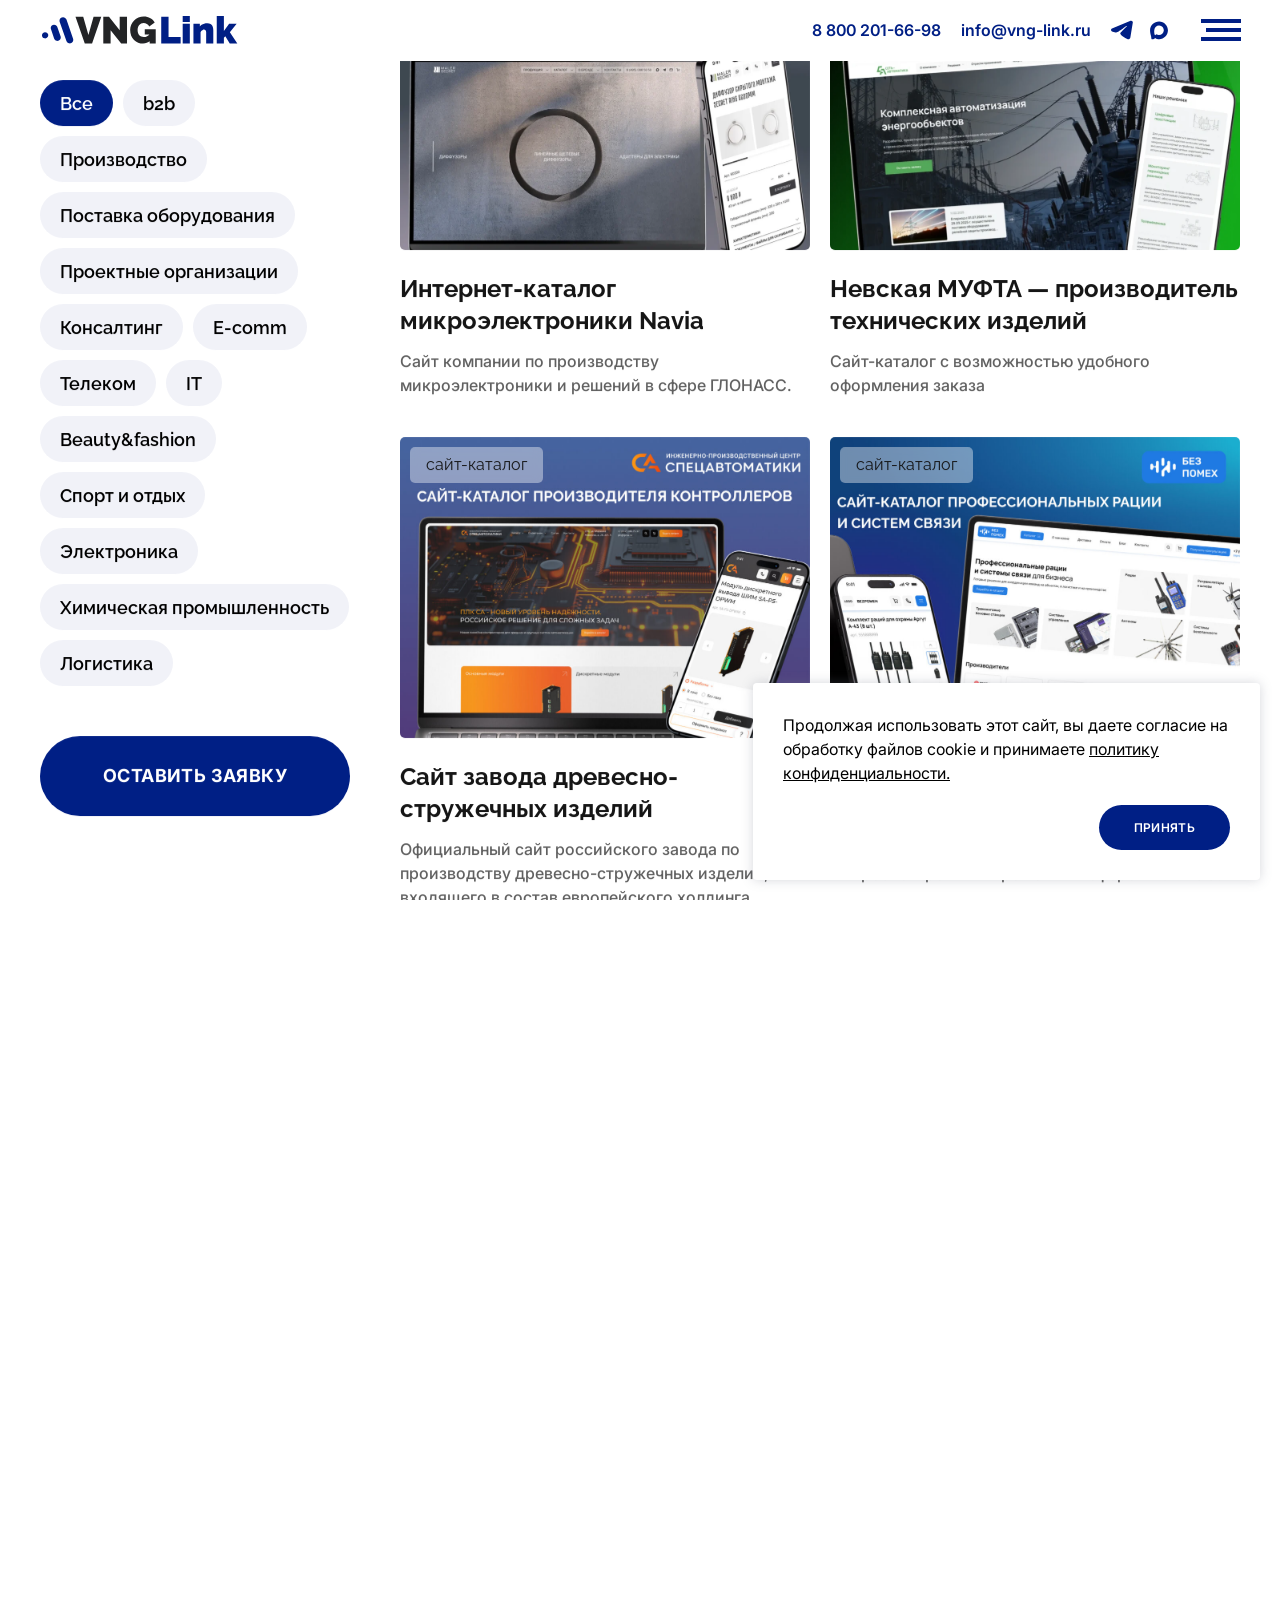
==== completed-projects-page.html @ accd4284 "Add files via upload" ====
<!DOCTYPE html>
<html lang="ru">
  <head>
    <title>Реализованные проекты</title>
    <meta charset="utf-8">
    <meta name="viewport" content="width=device-width, initial-scale=1.0">
    <meta http-equiv="X-UA-Compatible" content="ie=edge">
    <meta name="description" content="Global">
    <meta name="theme-color" content="#E2E4F0">
    <meta name="robots" content="noindex, nofollow">
    <meta property="og:title" content="Заголовок">
    <meta property="og:image" content="https://test.ru/img/open-graph.png">
    <meta property="og:type" content="website">
    <meta property="og:url" content="https://test.ru/">
    <meta property="og:description" content="Описание">
    <meta property="og:image:width" content="1200">
    <meta property="og:image:height" content="630">
    <link rel="preload" href="fonts/Inter-Light.woff2" as="font" crossorigin="anonymous">
    <link rel="preload" href="fonts/Inter-Regular.woff2" as="font" crossorigin="anonymous">
    <link rel="preload" href="fonts/Inter-Medium.woff2" as="font" crossorigin="anonymous">
    <link rel="preload" href="fonts/Inter-SemiBold.woff2" as="font" crossorigin="anonymous">
    <link rel="preload" href="fonts/Inter-Bold.woff2" as="font" crossorigin="anonymous">
    <link rel="preload" href="fonts/Raleway-Light.woff2" as="font" crossorigin="anonymous">
    <link rel="preload" href="fonts/Raleway-Regular.woff2" as="font" crossorigin="anonymous">
    <link rel="preload" href="fonts/Raleway-Medium.woff2" as="font" crossorigin="anonymous">
    <link rel="preload" href="fonts/Raleway-SemiBold.woff2" as="font" crossorigin="anonymous">
    <link rel="preload" href="fonts/Raleway-Bold.woff2" as="font" crossorigin="anonymous">
    <link rel="preload" href="fonts/Raleway-ExtraBold.woff2" as="font" crossorigin="anonymous">
    <link rel="stylesheet" href="css/style.min.css">
  </head>
  <body>
    <div class="visually-hidden"><svg xmlns="http://www.w3.org/2000/svg" xmlns:xlink="http://www.w3.org/1999/xlink"><defs>
<clipPath id="clip0_2906_142">
<rect width="14" height="22" fill="currentColor"/>
</clipPath>

<clipPath id="clip0_2906_109">
<rect width="353" height="60" fill="currentColor"/>
</clipPath>
</defs><symbol id="icon-arrow-down" viewBox="0 0 14 21"><g fill="none">
<path d="M6.70703 0.5V19.7M6.70703 19.7L12.707 13.7923M6.70703 19.7L0.707031 13.7923" stroke="currentColor" stroke-linecap="square"/>
</g></symbol><symbol id="icon-arrow-up" viewBox="0 0 14 22"><g fill="none">
<g clip-path="url(#clip0_2906_142)">
<path d="M7 20.5994V1.39941M7 1.39941L13 7.3071M7 1.39941L1 7.3071" stroke="currentColor" stroke-linecap="square"/>
</g>

</g></symbol><symbol id="icon-arrow" viewBox="0 0 20 20"><g fill="none">
<path d="M19.1737 15.1894L19.1344 0.0494402L3.99446 0.0101551C3.83672 -0.0112012 3.67624 0.00158264 3.52388 0.0476399C3.37151 0.0936979 3.23082 0.171957 3.11133 0.277115C2.99184 0.382273 2.89633 0.511877 2.83129 0.657153C2.76624 0.80243 2.73316 0.959986 2.7343 1.11916C2.73544 1.27833 2.77076 1.4354 2.83788 1.57973C2.90499 1.72406 3.00234 1.85229 3.12332 1.95573C3.2443 2.05917 3.38609 2.13541 3.5391 2.17928C3.69211 2.22316 3.85276 2.23365 4.01017 2.21004L15.3553 2.25719L0.325362 17.2871C0.116988 17.4955 -7.48997e-05 17.7781 -7.48997e-05 18.0728C-7.48997e-05 18.3675 0.116988 18.6501 0.325362 18.8585C0.533736 19.0669 0.816352 19.1839 1.11104 19.1839C1.40572 19.1839 1.68834 19.0669 1.89671 18.8585L16.9267 3.82853L16.9738 15.1737C16.9748 15.4685 17.093 15.7509 17.3022 15.9586C17.5114 16.1664 17.7946 16.2825 18.0895 16.2815C18.3843 16.2804 18.6667 16.1623 18.8744 15.9531C19.0822 15.7438 19.1983 15.4607 19.1973 15.1658L19.1737 15.1894Z" fill="currentColor"/>
</g></symbol><symbol id="icon-check-circle" viewBox="0 0 48 48"><g fill="none">
<path d="M19.1517 2.52927C23.7791 1.4838 28.6211 1.96173 32.9544 3.89256C33.9632 4.34215 34.4166 5.52527 33.9671 6.53416C33.5175 7.54269 32.3352 7.99607 31.3265 7.54685C27.781 5.96709 23.8196 5.57529 20.0335 6.43064C16.2476 7.28602 12.8396 9.34257 10.3177 12.2929C7.79583 15.2435 6.29483 18.9306 6.03938 22.8037C5.78399 26.6767 6.7872 30.5289 8.89973 33.7851C11.0123 37.0413 14.1211 39.5278 17.762 40.873C21.4029 42.2181 25.3817 42.3504 29.1038 41.25C32.826 40.1494 36.0932 37.8744 38.4173 34.7656C40.741 31.6572 41.9978 27.8809 42.0003 24V22.1601C42.0003 21.0556 42.8958 20.1601 44.0003 20.1601C45.1048 20.1602 46.0003 21.0556 46.0003 22.1601V24.001C45.9976 28.745 44.4609 33.3614 41.6204 37.1611C38.7799 40.9606 34.7869 43.7408 30.2376 45.0859C25.6884 46.4308 20.8262 46.2689 16.3763 44.625C11.9263 42.9809 8.12639 39.9426 5.54427 35.9629C2.96218 31.9831 1.73608 27.2748 2.04817 22.541C2.36032 17.8071 4.19433 13.3007 7.27669 9.69431C10.359 6.08814 14.5244 3.57481 19.1517 2.52927Z" fill="currentColor"/>
<path d="M42.5853 6.58689C43.3659 5.80563 44.632 5.80458 45.4134 6.58494C46.1946 7.36549 46.1956 8.63162 45.4154 9.41306L25.4154 29.4336C25.0405 29.8088 24.5317 30.0192 24.0013 30.0195C23.4708 30.0196 22.9614 29.8095 22.5863 29.4345L16.5863 23.4345C15.8052 22.6535 15.8052 21.3865 16.5863 20.6054C17.3673 19.8248 18.6334 19.8247 19.4144 20.6054L23.9993 25.1904L42.5853 6.58689Z" fill="currentColor"/>
</g></symbol><symbol id="icon-check" viewBox="0 0 13 9"><g fill="none">
<path d="M1 3.5L5 7.5L11.5 1" stroke="#041A67" stroke-width="2" stroke-linecap="round"/>
</g></symbol><symbol id="icon-close-bold" viewBox="0 0 32 32"><g fill="none">
<path d="M31.1123 2.82812L18.3848 15.5557L31.1133 28.2842L28.2842 31.1123L15.5557 18.3838L2.82812 31.1123L0 28.2842L12.7275 15.5557L0 2.82812L2.8291 0L15.5566 12.7275L28.2842 0L31.1123 2.82812Z" fill="currentColor"/>
</g></symbol><symbol id="icon-close" viewBox="0 0 30 29"><g fill="none">
<path d="M29.1006 1.41406L15.8281 14.6865L28.6865 27.5449L27.2715 28.959L14.4131 16.1006L1.82812 28.6865L0.414062 27.2725L12.999 14.6865L0 1.68652L1.41406 0.272461L14.4141 13.2725L27.6865 0L29.1006 1.41406Z" fill="currentColor"/>
</g></symbol><symbol id="icon-expand" viewBox="0 0 10 6"><g fill="none">
<path d="M0.5 0.5L5 5L9.5 0.5" stroke="currentColor" stroke-linecap="round" stroke-linejoin="round"/>
</g></symbol><symbol id="icon-hamburger" viewBox="0 0 40 40"><g fill="none">
<rect y="28" width="40" height="4" fill="currentColor"/>
<rect x="5" y="18" width="35" height="4" fill="currentColor"/>
<rect y="8" width="40" height="4" fill="currentColor"/>
</g></symbol><symbol id="icon-logo-footer" viewBox="0 0 353 60"><g fill="none">
<g clip-path="url(#clip0_2906_109)">
<path d="M180.307 49.1965C177.228 49.1965 174.283 48.6611 171.471 47.5901C168.705 46.4746 166.251 44.8681 164.109 42.7709C161.967 40.629 160.271 38.0632 159.022 35.0734C157.817 32.0391 157.214 28.5808 157.214 24.6986C157.214 21.3519 157.839 18.2506 159.089 15.3948C160.338 12.5389 162.056 10.04 164.242 7.89813C166.474 5.71161 169.062 4.01595 172.007 2.81113C174.952 1.60631 178.143 1.00391 181.578 1.00391C185.862 1.00391 189.744 1.94098 193.225 3.81514C196.706 5.64468 199.294 8.16587 200.989 11.3787L191.284 18.8084C190.347 16.9342 188.941 15.4394 187.067 14.3238C185.193 13.1636 183.207 12.5835 181.11 12.5835C179.548 12.5835 178.12 12.8959 176.826 13.5206C175.532 14.1453 174.394 15.0155 173.412 16.131C172.475 17.2466 171.739 18.5853 171.204 20.1471C170.713 21.6643 170.467 23.3376 170.467 25.1672C170.467 27.0413 170.735 28.737 171.271 30.2542C171.806 31.7713 172.542 33.0877 173.479 34.2033C174.461 35.2742 175.621 36.1221 176.96 36.7468C178.299 37.3269 179.794 37.6169 181.445 37.6169C183.542 37.6169 185.55 37.1038 187.469 36.0774C189.388 35.0065 191.128 33.5116 192.69 31.5928V44.3103C189.12 47.5678 184.992 49.1965 180.307 49.1965ZM192.02 32.9315H183.252V23.5607H202.797V48.8619H192.02V32.9315Z" fill="currentColor"/>
<path d="M122.348 25.5011V48.8612H109.296V1.33789H119.47L138.546 25.5011V1.33789H151.598V48.8612H141.224L122.348 25.5011Z" fill="currentColor"/>
<path d="M73.4936 1.33789L82.7975 33.801L91.9675 1.33789H105.689L89.2901 48.8612H76.3048L59.7051 1.33789H73.4936Z" fill="currentColor"/>
<path d="M33.0975 36.1192C34.7198 40.6827 30.7631 45.2765 26.079 44.2681C23.9701 43.814 22.2536 42.2677 21.5623 40.1993L15.9324 23.3525C15.2548 21.3248 15.6917 19.0852 17.0798 17.471C20.0577 14.008 25.6138 15.064 27.1496 19.385L33.0975 36.1192Z" fill="currentColor"/>
<path d="M55.4292 40.5533C57.0163 45.1649 52.958 49.7419 48.1808 48.7283C46.0336 48.2724 44.2799 46.7308 43.5556 44.6617L31.5936 10.488C30.8243 8.29029 31.3174 5.84853 32.8799 4.1203C36.1355 0.519021 42.0674 1.72964 43.6463 6.31757L55.4292 40.5533Z" fill="currentColor"/>
<path d="M10.8765 32.6472C12.2004 36.7284 8.613 40.713 4.41813 39.8209C0.223295 38.9291 -1.43397 33.8289 1.43465 30.6396C4.30482 27.4485 9.5518 28.5643 10.8765 32.6472Z" fill="currentColor"/>
<path d="M334.847 48.862L326.882 36.0106L324.338 38.8218V48.862H311.621V0H324.338V26.7068L333.709 13.6546H347.096L334.981 29.0494L348.301 48.862H334.847Z" fill="currentColor"/>
<path d="M305.458 48.8626H292.74V29.05C292.74 27.3098 292.338 26.0603 291.535 25.3017C290.777 24.4985 289.884 24.0969 288.858 24.0969C288.144 24.0969 287.385 24.32 286.582 24.7663C285.779 25.1679 285.043 25.748 284.373 26.5066C283.704 27.2651 283.168 28.1353 282.767 29.117V48.8626H270.049V13.6552H281.495V18.876C282.343 17.582 283.414 16.511 284.708 15.6632C286.002 14.7707 287.497 14.1014 289.193 13.6552C290.888 13.209 292.74 12.9858 294.748 12.9858C297.158 12.9858 299.077 13.4098 300.504 14.2576C301.932 15.1054 303.003 16.1987 303.717 17.5374C304.431 18.876 304.9 20.2817 305.123 21.7542C305.346 23.1822 305.458 24.4985 305.458 25.7033V48.8626Z" fill="currentColor"/>
<path d="M250.896 48.862V13.6546H263.614V48.862H250.896ZM250.896 10.7095V0H263.614V10.7095H250.896Z" fill="currentColor"/>
<path d="M212.613 48.8617V1.33838H225.665V37.4829H247.218V48.8617H212.613Z" fill="currentColor"/>
</g>

</g></symbol><symbol id="icon-mail" viewBox="0 0 30 30"><g fill="none">
<g clip-path="url(#clip0_3882_6551)">
<rect x="2" y="5" width="26" height="20" rx="4" fill="CurrentColor"/>
<path d="M0 8L12.6345 17.2653C14.0425 18.2978 15.9575 18.2978 17.3655 17.2653L30 8" stroke="white" stroke-width="2"/>
</g>
</g></symbol><symbol id="icon-max" viewBox="0 0 32 32"><g fill="none">
<path d="M16.2109 3.5C23.3814 3.5 29 9.34271 29 16.5381C29.0239 23.622 23.3326 29.388 16.2793 29.4258C13.7278 29.4258 12.5416 29.0521 10.4805 27.5557C9.17641 29.2389 5.04946 30.554 4.86914 28.3037C4.86914 26.614 4.49638 25.1857 4.07422 23.627C3.57136 21.7065 3 19.5676 3 16.4688C3.00021 9.06784 9.04685 3.50006 16.2109 3.5ZM16.3662 9.50977C12.671 9.31884 9.7912 11.8822 9.15332 15.9014C8.62733 19.2287 9.56086 23.2807 10.3564 23.4922C10.7377 23.5844 11.6975 22.8076 12.2959 22.208C13.2853 22.893 14.438 23.3041 15.6367 23.4004C19.4656 23.5849 22.7368 20.6637 22.9941 16.8311C23.1438 12.99 20.1958 9.73641 16.3662 9.5166V9.50977Z" fill="currentColor"/>
</g></symbol><symbol id="icon-telegram" viewBox="0 0 27 23"><g fill="none">
<path fill-rule="evenodd" clip-rule="evenodd" d="M24.0234 0.160034C25.4739 -0.450723 27.029 0.775846 26.7728 2.32877L23.7476 20.671C23.4559 22.4396 21.5135 23.4544 19.8909 22.5731C18.5332 21.8356 16.5188 20.7005 14.7034 19.5142C13.7968 18.9219 11.021 17.0224 11.3622 15.6703C11.6539 14.5142 16.3204 10.1702 18.9871 7.58691C20.0346 6.57213 19.5575 5.98596 18.3204 6.92027C15.2516 9.23801 10.3247 12.7619 8.69546 13.7536C7.2579 14.6285 6.50738 14.7779 5.61212 14.6285C3.97727 14.3561 2.46158 13.9343 1.22414 13.4214C-0.448346 12.728 -0.366878 10.4295 1.22301 9.76027L24.0234 0.160034Z" fill="currentColor"/>
</g></symbol><symbol id="logo" viewBox="0 0 238 34"><g fill="none">
<path d="M122.78 33.5007C120.684 33.5007 118.678 33.1361 116.764 32.4068C114.88 31.6472 113.209 30.5533 111.75 29.1251C110.292 27.6666 109.137 25.9194 108.286 23.8835C107.466 21.8172 107.056 19.4623 107.056 16.8187C107.056 14.5398 107.481 12.4279 108.332 10.4832C109.183 8.5385 110.353 6.83688 111.841 5.37834C113.361 3.88942 115.123 2.73475 117.129 1.91432C119.134 1.0939 121.307 0.683685 123.646 0.683685C126.564 0.683685 129.207 1.32179 131.577 2.59801C133.947 3.84384 135.71 5.56066 136.864 7.74846L130.255 12.8077C129.617 11.5315 128.66 10.5136 127.384 9.75394C126.108 8.9639 124.756 8.56888 123.327 8.56888C122.264 8.56888 121.292 8.78159 120.41 9.207C119.529 9.6324 118.754 10.2249 118.086 10.9846C117.448 11.7442 116.946 12.6558 116.582 13.7193C116.247 14.7525 116.08 15.8919 116.08 17.1378C116.08 18.414 116.263 19.5687 116.627 20.6018C116.992 21.6349 117.493 22.5313 118.131 23.291C118.8 24.0202 119.59 24.5976 120.502 25.023C121.413 25.418 122.431 25.6155 123.555 25.6155C124.983 25.6155 126.351 25.2661 127.657 24.5672C128.964 23.8379 130.149 22.82 131.213 21.5134V30.1734C128.782 32.3916 125.971 33.5007 122.78 33.5007ZM130.757 22.425H124.786V16.0439H138.095V33.2728H130.757V22.425Z" fill="#232426"/>
<path d="M83.3132 17.3657V33.2728H74.4253V0.911575H81.3533L94.3434 17.3657V0.911575H103.231V33.2728H96.1666L83.3132 17.3657Z" fill="#232426"/>
<path d="M50.0461 0.911575L56.3816 23.0175L62.6259 0.911575H71.9696L60.8027 33.2728H51.9604L40.6567 0.911575H50.0461Z" fill="#232426"/>
<path d="M22.5375 24.5954C23.6422 27.703 20.9479 30.8311 17.7583 30.1444C16.3222 29.8352 15.1533 28.7822 14.6826 27.3738L10.8489 15.9018C10.3875 14.5211 10.685 12.996 11.6302 11.8968C13.658 9.53865 17.4415 10.2578 18.4873 13.2002L22.5375 24.5954Z" fill="#001F85"/>
<path d="M37.7447 27.6151C38.8255 30.7553 36.0619 33.8721 32.8089 33.1819C31.3467 32.8714 30.1526 31.8216 29.6594 30.4127L21.5138 7.14197C20.9899 5.64541 21.3257 3.98268 22.3897 2.80583C24.6066 0.353521 28.646 1.1779 29.7211 4.30207L37.7447 27.6151Z" fill="#001F85"/>
<path d="M7.40636 22.2305C8.30791 25.0096 5.86505 27.723 3.00854 27.1155C0.152053 26.5082 -0.976466 23.0352 0.976927 20.8634C2.93138 18.6905 6.50433 19.4502 7.40636 22.2305Z" fill="#001F85"/>
<path d="M228.015 33.2728L222.591 24.5216L220.859 26.4359V33.2728H212.199V0H220.859V18.1861L227.24 9.29815H236.356L228.106 19.7814L237.177 33.2728H228.015Z" fill="#001F85"/>
<path d="M208.002 33.2728H199.342V19.7814C199.342 18.5963 199.068 17.7455 198.522 17.2289C198.005 16.682 197.397 16.4085 196.698 16.4085C196.212 16.4085 195.696 16.5604 195.149 16.8643C194.602 17.1378 194.1 17.5328 193.645 18.0493C193.189 18.5659 192.824 19.1584 192.551 19.8269V33.2728H183.891V9.29814H191.685V12.8533C192.262 11.9721 192.991 11.2428 193.872 10.6655C194.754 10.0578 195.772 9.602 196.926 9.29814C198.081 8.99428 199.342 8.84235 200.709 8.84235C202.35 8.84235 203.657 9.13101 204.629 9.70835C205.602 10.2857 206.331 11.0301 206.817 11.9417C207.303 12.8533 207.622 13.8105 207.774 14.8132C207.926 15.7856 208.002 16.682 208.002 17.5024V33.2728Z" fill="#001F85"/>
<path d="M170.849 33.2728V9.29815H179.509V33.2728H170.849ZM170.849 7.29267V0H179.509V7.29267H170.849Z" fill="#001F85"/>
<path d="M144.779 33.2728V0.911575H153.667V25.5243H168.344V33.2728H144.779Z" fill="#001F85"/>
</g></symbol></svg>
    </div>
    <div class="wrapper">
      <header class="header" data-header data-fix-block>
        <div class="container">
          <div class="header__wrapper"><a class="header__logo" href="index.html" aria-label="Переход на главную">
              <svg width="237" height="33" aria-hidden="true">
                <use xlink:href="#logo"></use>
              </svg></a>
            <button class="btn btn--blue header__btn-request" type="button" data-open-modal="modal-offer">запросить кп
            </button>
            <div class="header__contacts"> <a class="header__link header__phone" href="tel:88002016698">8 800 201-66-98</a><a class="header__link header__email" href="mailto:info@vng-link.ru">info@vng-link.ru</a><a class="header__link header__social" href="telegram.com">
                <svg width="20" height="20" aria-hidden="true">
                  <use xlink:href="#icon-telegram"></use>
                </svg></a><a class="header__link header__social" href="max.ru">
                <svg width="20" height="20" aria-hidden="true">
                  <use xlink:href="#icon-max"></use>
                </svg></a></div>
            <nav class="header__nav">
              <div class="container">
                <ul class="header__nav-list">
                  <li class="header__nav-item">
                    <button class="header__nav-button" data-show-dropdown><span class="header__nav-button-text">Услуги</span><span class="header__nav-button-icon"> 
                        <svg width="10" height="5" aria-hidden="true">
                          <use xlink:href="#icon-expand"></use>
                        </svg></span></button>
                    <div class="header__nav-panel"> 
                      <ul class="header__nav-dropdown">
                        <li class="header__nav-dropdown-item"><a class="header__nav-link" href="#">Разработка сайтов</a></li>
                        <li class="header__nav-dropdown-item"><a class="header__nav-link" href="#">Сайты для производственных компаний</a></li>
                        <li class="header__nav-dropdown-item"><a class="header__nav-link" href="#">Разработка корпоративных сайтов</a></li>
                      </ul>
                    </div>
                  </li>
                  <li class="header__nav-item">
                    <button class="header__nav-button" data-show-dropdown><span class="header__nav-button-text">О нас</span><span class="header__nav-button-icon"> 
                        <svg width="10" height="5" aria-hidden="true">
                          <use xlink:href="#icon-expand"></use>
                        </svg></span></button>
                    <div class="header__nav-panel"> 
                      <ul class="header__nav-dropdown">
                        <li class="header__nav-dropdown-item"><a class="header__nav-link" href="#">О студии</a></li>
                        <li class="header__nav-dropdown-item"><a class="header__nav-link" href="#">Рейтинг рунета</a></li>
                      </ul>
                    </div>
                  </li>
                  <li class="header__nav-item"><a class="header__nav-link" href="#">Проекты</a></li>
                  <li class="header__nav-item"><a class="header__nav-link" href="#">Цены</a></li>
                  <li class="header__nav-item"><a class="header__nav-link" href="#">Контакты</a></li>
                </ul>
              </div>
            </nav>
            <button class="btn-reset header__burger" type="button" data-toggle-menu>
              <div class="burger"><span class="burger__span"></span></div>
            </button>
          </div>
        </div>
      </header>
      <div data-smooth-wrapper>
        <div data-smooth-content>
          <section class="completed-projects">
            <div class="container">
              <h2 class="completed-projects__title">Реализованные проекты</h2>
              <div class="completed-projects__wrapper" data-sticky-container>
                <aside class="completed-projects__filter" data-sticky-item>
                  <ul class="completed-projects__filter-list list-reset">
                    <li class="completed-projects__filter-item"><a class="completed-projects__filter-btn is-active" href="#">Все</a></li>
                    <li class="completed-projects__filter-item"><a class="completed-projects__filter-btn" href="#">b2b</a></li>
                    <li class="completed-projects__filter-item"><a class="completed-projects__filter-btn" href="#">Производство</a></li>
                    <li class="completed-projects__filter-item"><a class="completed-projects__filter-btn" href="#">Поставка оборудования</a></li>
                    <li class="completed-projects__filter-item"><a class="completed-projects__filter-btn" href="#">Проектные организации</a></li>
                    <li class="completed-projects__filter-item"><a class="completed-projects__filter-btn" href="#">Консалтинг</a></li>
                    <li class="completed-projects__filter-item"><a class="completed-projects__filter-btn" href="#">E-comm</a></li>
                    <li class="completed-projects__filter-item"><a class="completed-projects__filter-btn" href="#">Телеком</a></li>
                    <li class="completed-projects__filter-item"><a class="completed-projects__filter-btn" href="#">IT</a></li>
                    <li class="completed-projects__filter-item"><a class="completed-projects__filter-btn" href="#">Beauty&amp;fashion</a></li>
                    <li class="completed-projects__filter-item"><a class="completed-projects__filter-btn" href="#">Спорт и отдых</a></li>
                    <li class="completed-projects__filter-item"><a class="completed-projects__filter-btn" href="#">Электроника</a></li>
                    <li class="completed-projects__filter-item"><a class="completed-projects__filter-btn" href="#">Химическая промышленность</a></li>
                    <li class="completed-projects__filter-item"><a class="completed-projects__filter-btn" href="#">Логистика</a></li>
                  </ul>
                  <button class="btn btn--blue completed-projects__button" type="button" data-open-modal="modal-offer">Оставить заявку
                  </button>
                </aside>
                <ul class="completed-projects__list list-reset">
                  <li class="completed-projects__item">
                    <artice class="project-card"><a class="project-card__wrapper" href="#">
                        <div class="project-card__image"><span class="project-card__note">сайт-каталог</span><img class="image-main" src="img/content/projects/maler.png" width="600" height="440" alt="maler"><img class="image-hover" src="img/content/projects/bezpomeh.png" width="600" height="440" alt="bezpomeh">
                        </div>
                        <h3 class="project-card__title">Интернет-каталог микроэлектроники Navia</h3>
                        <p class="project-card__text">Сайт компании по производству микроэлектроники и решений в сфере ГЛОНАСС.</p></a></artice>
                  </li>
                  <li class="completed-projects__item">
                    <artice class="project-card"><a class="project-card__wrapper" href="#">
                        <div class="project-card__image"><span class="project-card__note">сайт-каталог</span><img class="image-main" src="img/content/projects/set-auto.png" width="600" height="440" alt="set-auto"><img class="image-hover" src="img/content/projects/automatic.png" width="600" height="440" alt="automatic">
                        </div>
                        <h3 class="project-card__title">Невская МУФТА — производитель технических изделий</h3>
                        <p class="project-card__text">Сайт-каталог с возможностью удобного оформления заказа</p></a></artice>
                  </li>
                  <li class="completed-projects__item">
                    <artice class="project-card"><a class="project-card__wrapper" href="#">
                        <div class="project-card__image"><span class="project-card__note">сайт-каталог</span><img class="image-main" src="img/content/projects/automatic.png" width="600" height="440" alt="automatic"><img class="image-hover" src="img/content/projects/maler.png" width="600" height="440" alt="maler">
                        </div>
                        <h3 class="project-card__title">Сайт завода древесно-стружечных изделий</h3>
                        <p class="project-card__text">Официальный сайт российского завода по производству древесно-стружечных изделий, входящего в состав европейского холдинга.</p></a></artice>
                  </li>
                  <li class="completed-projects__item">
                    <artice class="project-card"><a class="project-card__wrapper" href="#">
                        <div class="project-card__image"><span class="project-card__note">сайт-каталог</span><img class="image-main" src="img/content/projects/bezpomeh.png" width="600" height="440" alt="bezpomeh"><img class="image-hover" src="img/content/projects/automatic.png" width="600" height="440" alt="automatic">
                        </div>
                        <h3 class="project-card__title">Интернет-каталог микроэлектроники Navia</h3>
                        <p class="project-card__text">Сайт компании по производству микроэлектроники и решений в сфере ГЛОНАСС.</p></a></artice>
                  </li>
                  <li class="completed-projects__item">
                    <artice class="project-card"><a class="project-card__wrapper" href="#">
                        <div class="project-card__image"><span class="project-card__note">сайт-каталог</span><img class="image-main" src="img/content/projects/healthyoffice.png" width="600" height="440" alt="healthyoffice"><img class="image-hover" src="img/content/projects/navia.png" width="600" height="440" alt="navia">
                        </div>
                        <h3 class="project-card__title">Невская МУФТА — производитель технических изделий</h3>
                        <p class="project-card__text">Сайт-каталог с возможностью удобного оформления заказа</p></a></artice>
                  </li>
                  <li class="completed-projects__item">
                    <artice class="project-card"><a class="project-card__wrapper" href="#">
                        <div class="project-card__image"><span class="project-card__note">сайт-каталог</span><img class="image-main" src="img/content/projects/mg.png" width="600" height="440" alt="mg"><img class="image-hover" src="img/content/projects/set-auto.png" width="600" height="440" alt="set-auto">
                        </div>
                        <h3 class="project-card__title">Сайт завода древесно-стружечных изделий</h3>
                        <p class="project-card__text">Официальный сайт российского завода по производству древесно-стружечных изделий, входящего в состав европейского холдинга.</p></a></artice>
                  </li>
                  <li class="completed-projects__item">
                    <artice class="project-card"><a class="project-card__wrapper" href="#">
                        <div class="project-card__image"><span class="project-card__note">сайт-каталог</span><img class="image-main" src="img/content/projects/navia.png" width="600" height="440" alt="navia"><img class="image-hover" src="img/content/projects/automatic.png" width="600" height="440" alt="automatic">
                        </div>
                        <h3 class="project-card__title">Интернет-каталог микроэлектроники Navia</h3>
                        <p class="project-card__text">Сайт компании по производству микроэлектроники и решений в сфере ГЛОНАСС.</p></a></artice>
                  </li>
                  <li class="completed-projects__item">
                    <artice class="project-card"><a class="project-card__wrapper" href="#">
                        <div class="project-card__image"><span class="project-card__note">сайт-каталог</span><img class="image-main" src="img/content/projects/mufts.png" width="600" height="440" alt="mufts"><img class="image-hover" src="img/content/projects/set-auto.png" width="600" height="440" alt="set-auto">
                        </div>
                        <h3 class="project-card__title">Невская МУФТА — производитель технических изделий</h3>
                        <p class="project-card__text">Сайт-каталог с возможностью удобного оформления заказа</p></a></artice>
                  </li>
                  <li class="completed-projects__item">
                    <artice class="project-card"><a class="project-card__wrapper" href="#">
                        <div class="project-card__image"><span class="project-card__note">сайт-компании</span><img class="image-main" src="img/content/projects/swiss.png" width="600" height="440" alt="swiss"><img class="image-hover" src="img/content/projects/automatic.png" width="600" height="440" alt="automatic">
                        </div>
                        <h3 class="project-card__title">Сайт завода древесно-стружечных изделий</h3>
                        <p class="project-card__text">Официальный сайт российского завода по производству древесно-стружечных изделий, входящего в состав европейского холдинга.</p></a></artice>
                  </li>
                  <li class="completed-projects__item">
                    <artice class="project-card"><a class="project-card__wrapper" href="#">
                        <div class="project-card__image"><span class="project-card__note">сайт-каталог</span><img class="image-main" src="img/content/projects/navia.png" width="600" height="440" alt="navia"><img class="image-hover" src="img/content/projects/automatic.png" width="600" height="440" alt="automatic">
                        </div>
                        <h3 class="project-card__title">Интернет-каталог микроэлектроники Navia</h3>
                        <p class="project-card__text">Сайт компании по производству микроэлектроники и решений в сфере ГЛОНАСС.</p></a></artice>
                  </li>
                  <li class="completed-projects__item">
                    <artice class="project-card"><a class="project-card__wrapper" href="#">
                        <div class="project-card__image"><span class="project-card__note">сайт-компании</span><img class="image-main" src="img/content/projects/swiss.png" width="600" height="440" alt="swiss"><img class="image-hover" src="img/content/projects/mg.png" width="600" height="440" alt="mg">
                        </div>
                        <h3 class="project-card__title">Сайт завода древесно-стружечных изделий</h3>
                        <p class="project-card__text">Официальный сайт российского завода по производству древесно-стружечных изделий, входящего в состав европейского холдинга.</p></a></artice>
                  </li>
                  <li class="completed-projects__item">
                    <artice class="project-card"><a class="project-card__wrapper" href="#">
                        <div class="project-card__image"><span class="project-card__note">сайт-каталог</span><img class="image-main" src="img/content/projects/mufts.png" width="600" height="440" alt="mufts"><img class="image-hover" src="img/content/projects/swiss.png" width="600" height="440" alt="swiss">
                        </div>
                        <h3 class="project-card__title">Невская МУФТА — производитель технических изделий</h3>
                        <p class="project-card__text">Сайт-каталог с возможностью удобного оформления заказа</p></a></artice>
                  </li>
                  <li class="completed-projects__item">
                    <artice class="project-card"><a class="project-card__wrapper" href="#">
                        <div class="project-card__image"><span class="project-card__note">сайт-каталог</span><img class="image-main" src="img/content/projects/maler.png" width="600" height="440" alt="maler"><img class="image-hover" src="img/content/projects/navia.png" width="600" height="440" alt="navia">
                        </div>
                        <h3 class="project-card__title">Интернет-каталог микроэлектроники Navia</h3>
                        <p class="project-card__text">Сайт компании по производству микроэлектроники и решений в сфере ГЛОНАСС.</p></a></artice>
                  </li>
                  <li class="completed-projects__item">
                    <artice class="project-card"><a class="project-card__wrapper" href="#">
                        <div class="project-card__image"><span class="project-card__note">сайт-каталог</span><img class="image-main" src="img/content/projects/set-auto.png" width="600" height="440" alt="set-auto"><img class="image-hover" src="img/content/projects/automatic.png" width="600" height="440" alt="automatic">
                        </div>
                        <h3 class="project-card__title">Невская МУФТА — производитель технических изделий</h3>
                        <p class="project-card__text">Сайт-каталог с возможностью удобного оформления заказа</p></a></artice>
                  </li>
                  <li class="completed-projects__item">
                    <artice class="project-card"><a class="project-card__wrapper" href="#">
                        <div class="project-card__image"><span class="project-card__note">сайт-каталог</span><img class="image-main" src="img/content/projects/bezpomeh.png" width="600" height="440" alt="bezpomeh"><img class="image-hover" src="img/content/projects/mufts.png" width="600" height="440" alt="mufts">
                        </div>
                        <h3 class="project-card__title">Интернет-каталог микроэлектроники Navia</h3>
                        <p class="project-card__text">Сайт компании по производству микроэлектроники и решений в сфере ГЛОНАСС.</p></a></artice>
                  </li>
                  <li class="completed-projects__item">
                    <artice class="project-card"><a class="project-card__wrapper" href="#">
                        <div class="project-card__image"><span class="project-card__note">сайт-каталог</span><img class="image-main" src="img/content/projects/automatic.png" width="600" height="440" alt="automatic"><img class="image-hover" src="img/content/projects/bezpomeh.png" width="600" height="440" alt="bezpomeh">
                        </div>
                        <h3 class="project-card__title">Сайт завода древесно-стружечных изделий</h3>
                        <p class="project-card__text">Официальный сайт российского завода по производству древесно-стружечных изделий, входящего в состав европейского холдинга.</p></a></artice>
                  </li>
                </ul>
              </div>
            </div>
          </section>
          <section class="feedback">
            <div class="container">
              <div class="feedback__wrapper"> 
                <h2 class="feedback__title"> Оставьте заявку на  бесплатную консультацию и узнайте точную стоимость вашего сайта уже сегодня</h2>
                <div class="feedback__inner-wrapper"> 
                  <div class="feedback__left"> 
                    <form action="#" method="post" data-validation data-feedback-form>
                      <div class="feedback-form">
                        <div class="feedback-form__wrapper">
                          <div class="custom-input" data-validation-type="text">
                            <label>
                              <input placeholder="*Ваше имя">
                            </label>
                          </div>
                          <div class="custom-input">
                            <label>
                              <input type="tel" placeholder="*Ваш телефон">
                            </label>
                          </div>
                          <div class="custom-input">
                            <label>
                              <input placeholder="*Ваш e-mail">
                            </label>
                          </div>
                          <div class="custom-textarea feedback-form__textarea">
                            <label><span class="custom-textarea__label">Укажите Ваши задачи, особенности Вашего проекта, пожелания</span>
                              <textarea></textarea>
                            </label>
                          </div>
                          <button class="btn btn--blue feedback-form__submit-btn" type="submit">Отправить
                          </button>
                          <div class="feedback-form__privacy"> 
                            <div class="custom-checkbox" data-validation-type="checkbox">
                              <label>
                                <input type="checkbox" name="privacy" checked><span class="custom-checkbox__icon">
                                  <svg width="13" height="9" aria-hidden="true">
                                    <use xlink:href="#icon-check"></use>
                                  </svg></span>
                              </label>
                            </div>
                            <p class="feedback-form__privacy-text">Нажимая на кнопку «Отправить»,  Вы соглашаетесь с<a href="#"> политикой обработки персональных данных</a></p>
                          </div>
                        </div>
                      </div>
                      <div class="errors" data-validation-errors></div>
                    </form>
                  </div>
                  <div class="feedback__right">
                    <p class="feedback__text"> После заполнения формы с Вами свяжется специалист и проконсультирует по любым вопросам, связанным с разработкой, продвиженеим и обслуживанием сайта. Мы дадим рекомендации по функционалу, подберем референсы, сориентируем по стоимости и срокам</p>
                    <div class="feedback__cubes-wrapper">
                      <div class="feedback__cube-1"><img src="img/content/cubes/cube_1.png" width="251" height="217" alt="cube">
                      </div>
                      <div class="feedback__cube-2"> <img src="img/content/cubes/cube_2.png" width="95" height="88" alt="cube">
                      </div>
                      <div class="feedback__cube-3"> <img src="img/content/cubes/cube_3.png" width="142" height="128" alt="cube">
                      </div>
                      <div class="feedback__cube-4"> <img src="img/content/cubes/cube_4.png" width="98" height="88" alt="cube">
                      </div>
                      <div class="feedback__cube-5"><img src="img/content/cubes/cube_1.png" width="384" height="331" alt="cube">
                      </div>
                    </div>
                  </div>
                </div>
              </div>
            </div>
          </section>
          <footer class="footer">
            <div class="container">
              <div class="footer__wrapper"> 
                <div class="footer__header">
                  <div class="footer__header-left"><a class="footer__logo" href="index.html" aria-label="Переход на главную">
                      <svg width="290" height="50" aria-hidden="true">
                        <use xlink:href="#icon-logo-footer"></use>
                      </svg></a>
                  </div>
                  <div class="footer__header-right"> 
                    <div class="footer__scroll-wrapper">
                      <div class="btn-icon btn-icon--transparent footer__scroll-btn" type="button" data-scroll="up">
                        <svg class="btn-icon__icon" width="14" height="22" aria-hidden="true">
                          <use xlink:href="#icon-arrow-up"></use>
                        </svg>
                      </div><span class="footer__scroll-text">наверх</span>
                    </div>
                  </div>
                </div>
                <ul class="footer__contacts-list">
                  <li class="footer__contacts-item"> 
                    <p class="footer__contacts-title">головной офис</p>
                    <p class="footer__contacts-value"> 4198095  Санкт Петербург, ул.&nbsp;Маршала Говорова, д.&nbsp;35, БЦ&nbsp;"Пропаганда", офис&nbsp;812</p>
                  </li>
                  <li class="footer__contacts-item"> 
                    <p class="footer__contacts-title"> телефон</p>
                    <p class="footer__contacts-value footer__contacts-phones"><a class="footer__contacts-link" href="tel:88002016698">8 (800) 201-66-98 </a><a class="footer__contacts-link" href="tel:79213955143">7 (921) 395-51-43</a></p>
                  </li>
                  <li class="footer__contacts-item"> 
                    <p class="footer__contacts-title"> электронная почта</p>
                    <p class="footer__contacts-value"> <a class="footer__contacts-link" href="mailto:info@vng-link.ru">info@vng-link.ru</a></p>
                  </li>
                  <li class="footer__contacts-item"> 
                    <p class="footer__contacts-title"> соцсети и мессенджеры</p>
                    <p class="footer__contacts-value"> <a class="footer__contacts-link" href="telegram.com">
                        <svg width="32" height="32" aria-hidden="true">
                          <use xlink:href="#icon-telegram"></use>
                        </svg></a><a class="footer__contacts-link" href="max.ru">
                        <svg width="32" height="32" aria-hidden="true">
                          <use xlink:href="#icon-max"></use>
                        </svg></a></p>
                  </li>
                </ul>
                <div class="footer__bottom">
                  <div class="footer__bottom-left"> <a class="footer__bottom-text footer__bottom-link" href="#">Privacy Policy</a><a class="footer__bottom-text footer__bottom-link" href="#">Terms of Service</a></div>
                  <div class="footer__bottom-right">
                    <p class="footer__bottom-text">Вся информация на сайте носит ознакомительный характер и не является публичной офертой</p>
                    <p class="footer__bottom-text">Наша студия аккредитована в ЕИС для участия в электронных торгах по 44-ФЗ и 223-ФЗ.</p>
                  </div>
                </div>
              </div>
            </div>
          </footer>
        </div>
      </div>
    </div>
    <aside class="cookie" data-cookie>
      <div class="cookie__wrapper">
        <p class="cookie__text">Продолжая использовать этот сайт, вы даете согласие на обработку файлов cookie и принимаете <a href="#"> политику конфиденциальности. </a></p>
        <button class="btn btn--blue cookie__btn" type="button" data-cookie="button">Принять
        </button>
      </div>
    </aside>
    <div class="modal" data-modal="modal-success">
      <div class="modal__wrapper">
        <div class="modal__overlay" data-close-modal></div>
        <div class="modal__content">
          <div class="modal-success"> 
            <div class="modal-success__wrapper">
              <div class="modal-success__icon"> 
                <svg width="48" height="48" aria-hidden="true">
                  <use xlink:href="#icon-check-circle"></use>
                </svg>
              </div>
              <h2 class="modal-success__title">Заявка успешно отправлена</h2>
              <p class="modal-success__text">В ближайшее время мы с вами свяжемся</p>
            </div>
          </div>
          <button class="btn-reset modal__close-button" type="button" arial-label="Закрыть попап" data-close-modal>
            <svg width="31" height="31" aria-hidden="true">
              <use xlink:href="#icon-close-bold"></use>
            </svg>
          </button>
        </div>
      </div>
    </div>
    <div class="modal" data-modal="modal-calculation">
      <div class="modal__wrapper">
        <div class="modal__overlay" data-close-modal></div>
        <div class="modal__content">
          <div class="modal-calculation">
            <div class="modal-calculation__wrapper"> 
              <h2 class="modal-calculation__title">Оставить заявку на расчет стоимости</h2>
              <form action="#" method="post" data-validation data-feedback-form>
                <div class="feedback-form feedback-form--modal">
                  <div class="feedback-form__wrapper">
                    <div class="custom-input" data-validation-type="text">
                      <label>
                        <input placeholder="*Ваше имя">
                      </label>
                    </div>
                    <div class="custom-input">
                      <label>
                        <input type="tel" placeholder="*Ваш телефон">
                      </label>
                    </div>
                    <div class="custom-input">
                      <label>
                        <input placeholder="*Ваш e-mail">
                      </label>
                    </div>
                    <div class="custom-textarea feedback-form__textarea">
                      <label><span class="custom-textarea__label">Укажите Ваши задачи, особенности Вашего проекта, пожелания</span>
                        <textarea></textarea>
                      </label>
                    </div>
                    <button class="btn btn--blue feedback-form__submit-btn" type="submit">Отправить
                    </button>
                    <div class="feedback-form__privacy"> 
                      <div class="custom-checkbox" data-validation-type="checkbox">
                        <label>
                          <input type="checkbox" name="privacy" checked><span class="custom-checkbox__icon">
                            <svg width="13" height="9" aria-hidden="true">
                              <use xlink:href="#icon-check"></use>
                            </svg></span>
                        </label>
                      </div>
                      <p class="feedback-form__privacy-text">Нажимая на кнопку «Отправить»,  Вы соглашаетесь с<a href="#"> политикой обработки персональных данных</a></p>
                    </div>
                  </div>
                </div>
                <div class="errors" data-validation-errors></div>
              </form>
            </div>
          </div>
          <button class="btn-reset modal__close-button" type="button" arial-label="Закрыть попап" data-close-modal>
            <svg width="31" height="31" aria-hidden="true">
              <use xlink:href="#icon-close-bold"></use>
            </svg>
          </button>
        </div>
      </div>
    </div>
    <div class="modal" data-modal="modal-consultation">
      <div class="modal__wrapper">
        <div class="modal__overlay" data-close-modal></div>
        <div class="modal__content">
          <div class="modal-consultation"> 
            <div class="modal-consultation__wrapper"> 
              <h2 class="modal-consultation__title"> Оставить заявку на консультацию</h2>
              <form action="#" method="post" data-validation data-feedback-form>
                <div class="feedback-form feedback-form--modal feedback-form__consultation">
                  <div class="feedback-form__wrapper">
                    <div class="custom-input" data-validation-type="text">
                      <label>
                        <input placeholder="*Ваше имя">
                      </label>
                    </div>
                    <div class="custom-input">
                      <label>
                        <input type="tel" placeholder="*Ваш телефон">
                      </label>
                    </div>
                    <div class="custom-input">
                      <label>
                        <input placeholder="*Ваш e-mail">
                      </label>
                    </div>
                    <div class="custom-textarea feedback-form__textarea">
                      <label><span class="custom-textarea__label">Укажите Ваши задачи, особенности Вашего проекта, пожелания</span>
                        <textarea></textarea>
                      </label>
                    </div>
                    <button class="btn btn--blue feedback-form__submit-btn" type="submit">Отправить
                    </button>
                    <div class="feedback-form__privacy"> 
                      <div class="custom-checkbox" data-validation-type="checkbox">
                        <label>
                          <input type="checkbox" name="privacy" checked><span class="custom-checkbox__icon">
                            <svg width="13" height="9" aria-hidden="true">
                              <use xlink:href="#icon-check"></use>
                            </svg></span>
                        </label>
                      </div>
                      <p class="feedback-form__privacy-text">Нажимая на кнопку «Отправить»,  Вы соглашаетесь с<a href="#"> политикой обработки персональных данных</a></p>
                    </div>
                  </div>
                </div>
                <div class="errors" data-validation-errors></div>
              </form>
            </div>
          </div>
          <button class="btn-reset modal__close-button" type="button" arial-label="Закрыть попап" data-close-modal>
            <svg width="31" height="31" aria-hidden="true">
              <use xlink:href="#icon-close-bold"></use>
            </svg>
          </button>
        </div>
      </div>
    </div>
    <div class="modal" data-modal="modal-offer">
      <div class="modal__wrapper">
        <div class="modal__overlay" data-close-modal></div>
        <div class="modal__content">
          <div class="modal-offer"> 
            <div class="modal-offer__wrapper"> 
              <h2 class="modal-offer__title">Оставить заявку на коммерческое предложение</h2>
              <form action="#" method="post" data-validation data-feedback-form>
                <div class="feedback-form feedback-form--modal">
                  <div class="feedback-form__wrapper">
                    <div class="custom-input" data-validation-type="text">
                      <label>
                        <input placeholder="*Ваше имя">
                      </label>
                    </div>
                    <div class="custom-input">
                      <label>
                        <input type="tel" placeholder="*Ваш телефон">
                      </label>
                    </div>
                    <div class="custom-input">
                      <label>
                        <input placeholder="*Ваш e-mail">
                      </label>
                    </div>
                    <div class="custom-textarea feedback-form__textarea">
                      <label><span class="custom-textarea__label">Укажите Ваши задачи, особенности Вашего проекта, пожелания</span>
                        <textarea></textarea>
                      </label>
                    </div>
                    <button class="btn btn--blue feedback-form__submit-btn" type="submit">Отправить
                    </button>
                    <div class="feedback-form__privacy"> 
                      <div class="custom-checkbox" data-validation-type="checkbox">
                        <label>
                          <input type="checkbox" name="privacy" checked><span class="custom-checkbox__icon">
                            <svg width="13" height="9" aria-hidden="true">
                              <use xlink:href="#icon-check"></use>
                            </svg></span>
                        </label>
                      </div>
                      <p class="feedback-form__privacy-text">Нажимая на кнопку «Отправить»,  Вы соглашаетесь с<a href="#"> политикой обработки персональных данных</a></p>
                    </div>
                  </div>
                </div>
                <div class="errors" data-validation-errors></div>
              </form>
            </div>
          </div>
          <button class="btn-reset modal__close-button" type="button" arial-label="Закрыть попап" data-close-modal>
            <svg width="31" height="31" aria-hidden="true">
              <use xlink:href="#icon-close-bold"></use>
            </svg>
          </button>
        </div>
      </div>
    </div>
    <script src="js/main.min.js"></script>
    <script src="js/vendor.min.js"></script>
  </body>
</html>
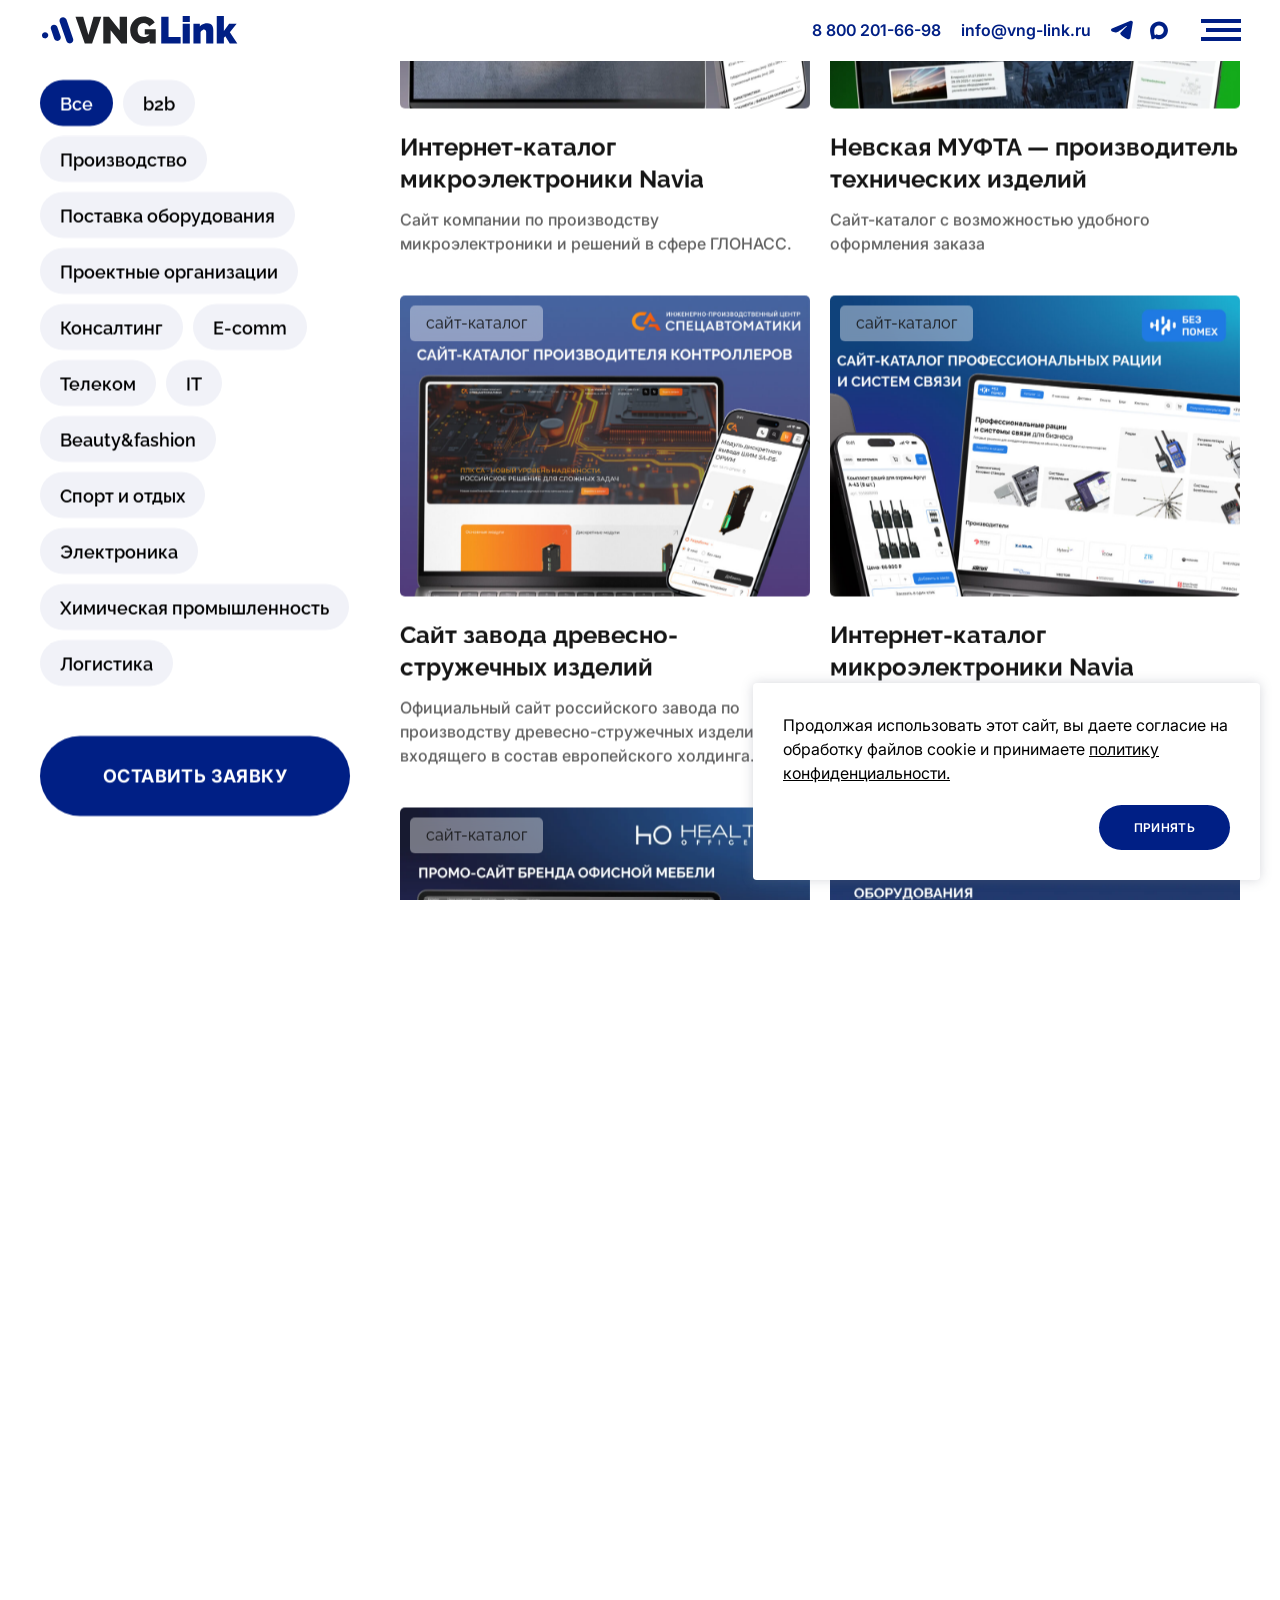
==== commit 2dca5bb3: "Update completed-projects-page.html" ====
--- a/completed-projects-page.html
+++ b/completed-projects-page.html
@@ -26,7 +26,7 @@
     <link rel="preload" href="fonts/Raleway-SemiBold.woff2" as="font" crossorigin="anonymous">
     <link rel="preload" href="fonts/Raleway-Bold.woff2" as="font" crossorigin="anonymous">
     <link rel="preload" href="fonts/Raleway-ExtraBold.woff2" as="font" crossorigin="anonymous">
-    <link rel="stylesheet" href="css/style.min.css">
+    <link rel="stylesheet" href="css/style.min.css?v=2">
   </head>
   <body>
     <div class="visually-hidden"><svg xmlns="http://www.w3.org/2000/svg" xmlns:xlink="http://www.w3.org/1999/xlink"><defs>
@@ -622,4 +622,4 @@
     <script src="js/main.min.js"></script>
     <script src="js/vendor.min.js"></script>
   </body>
-</html>+</html>
